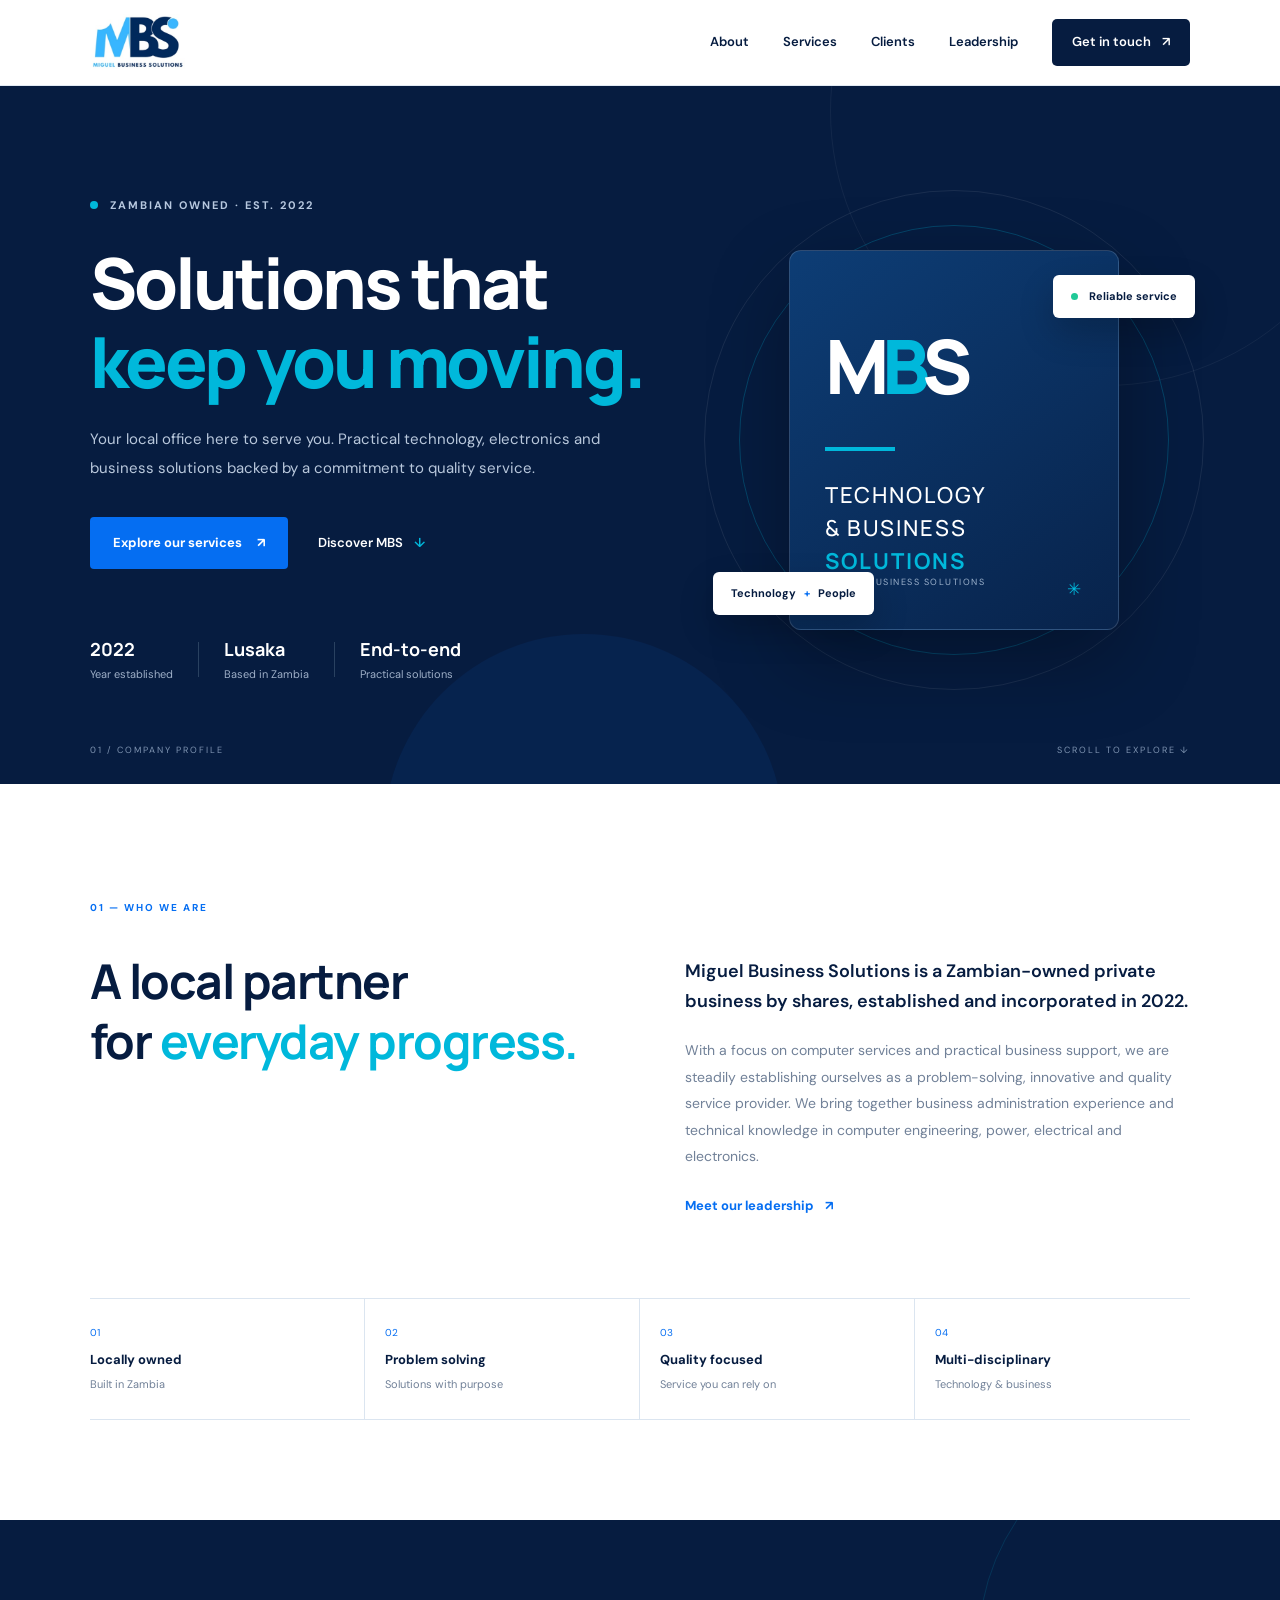
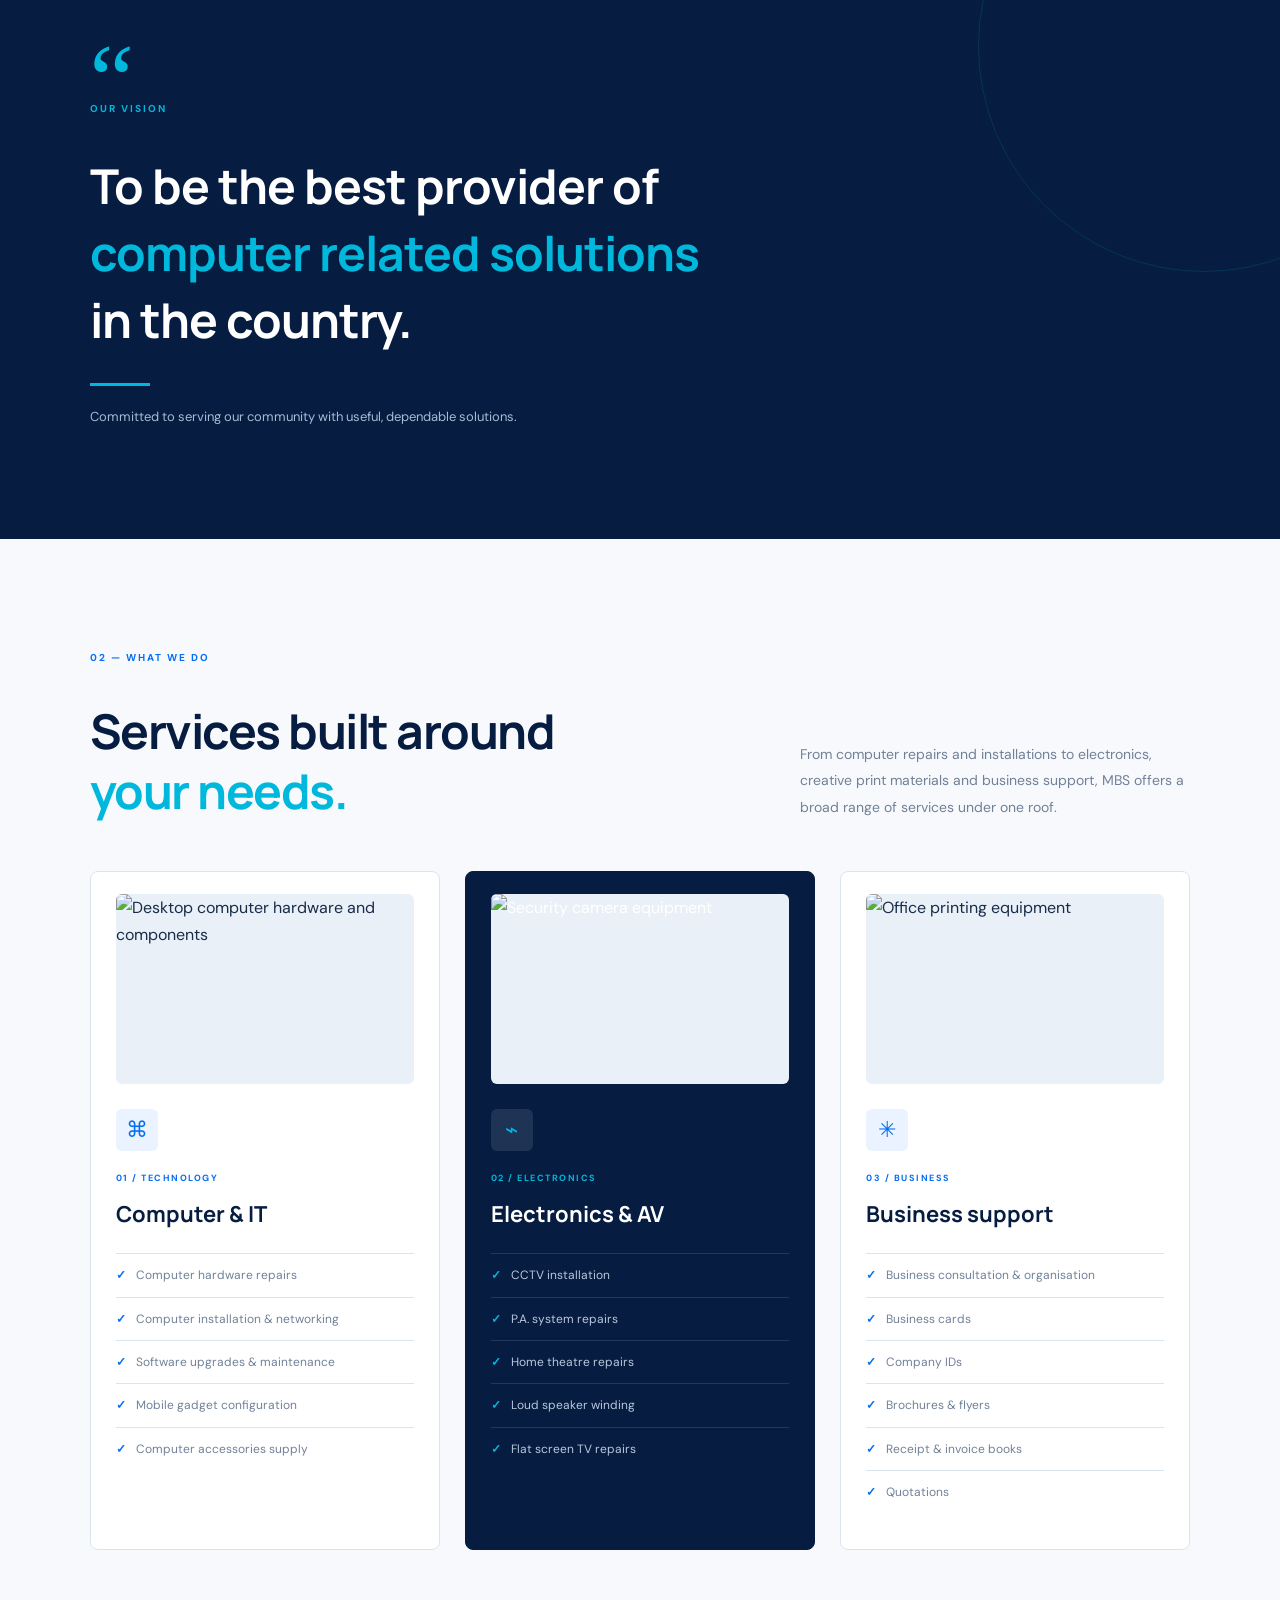
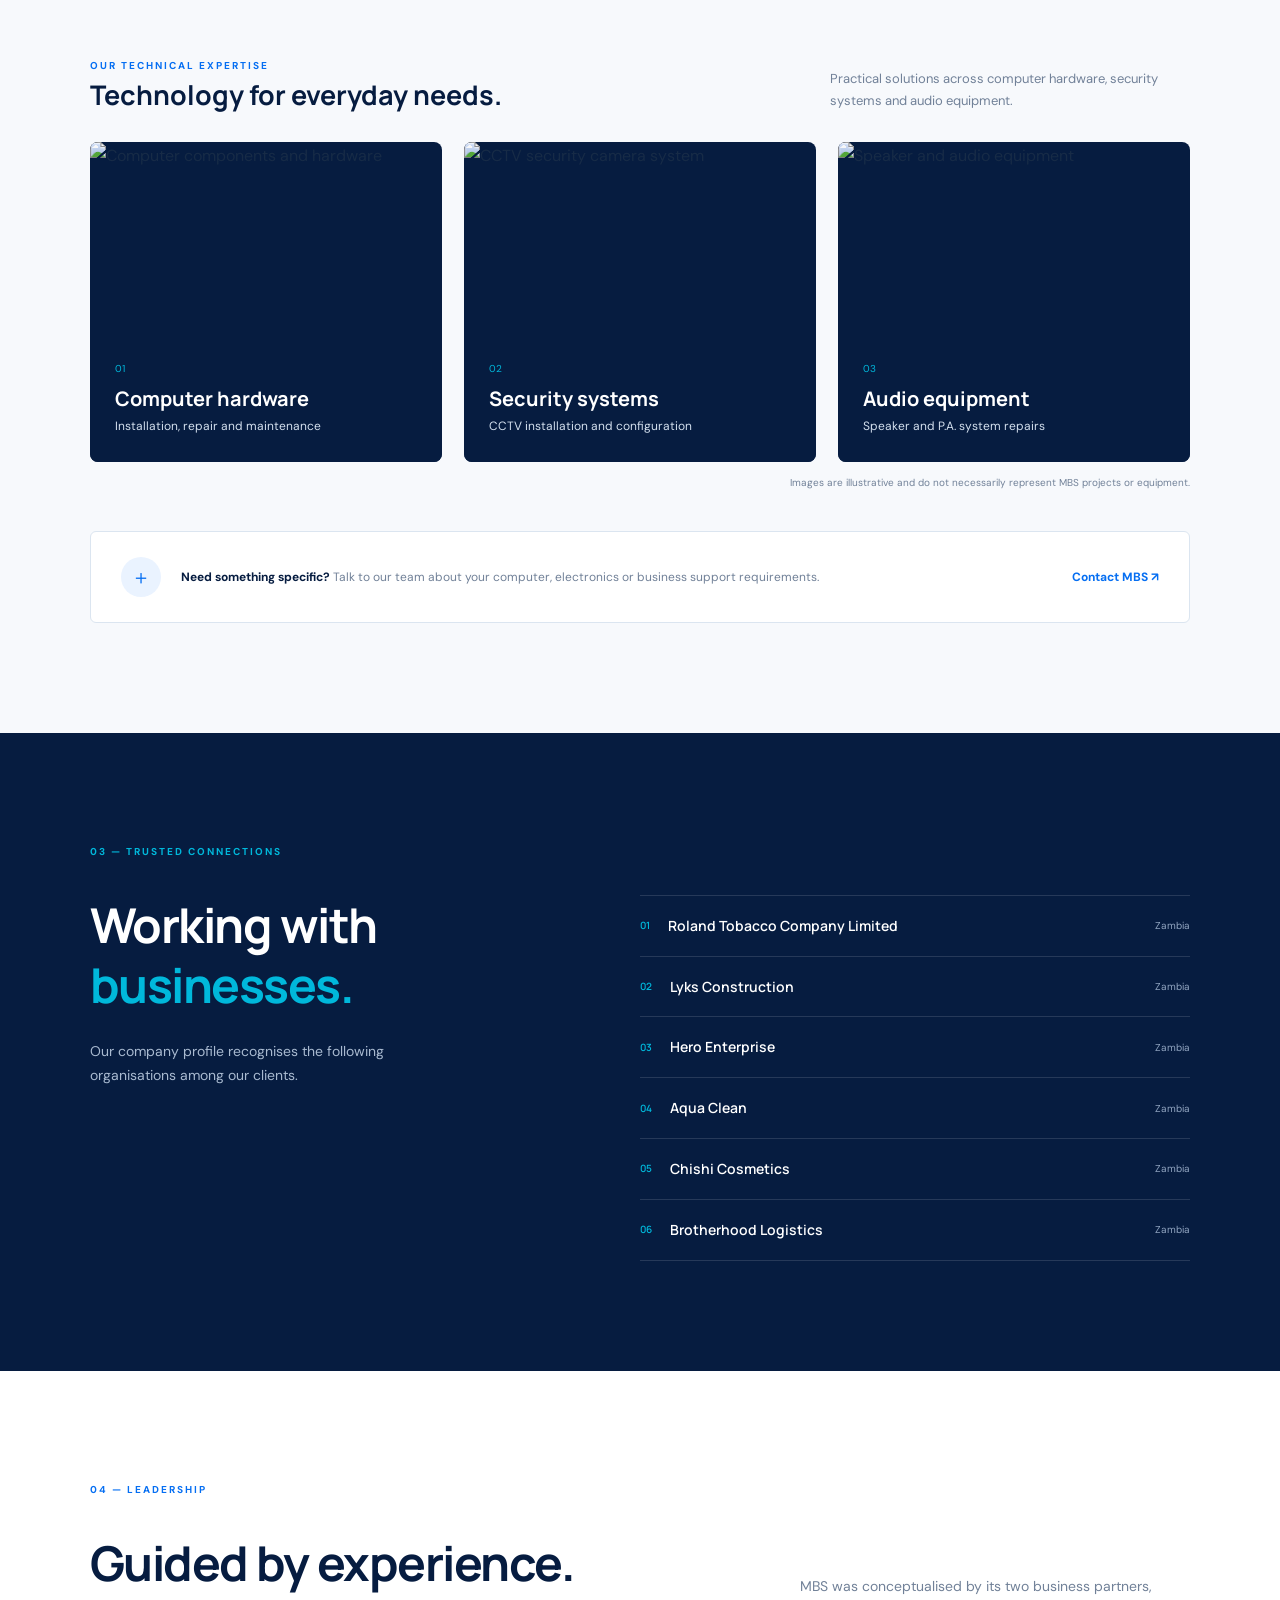
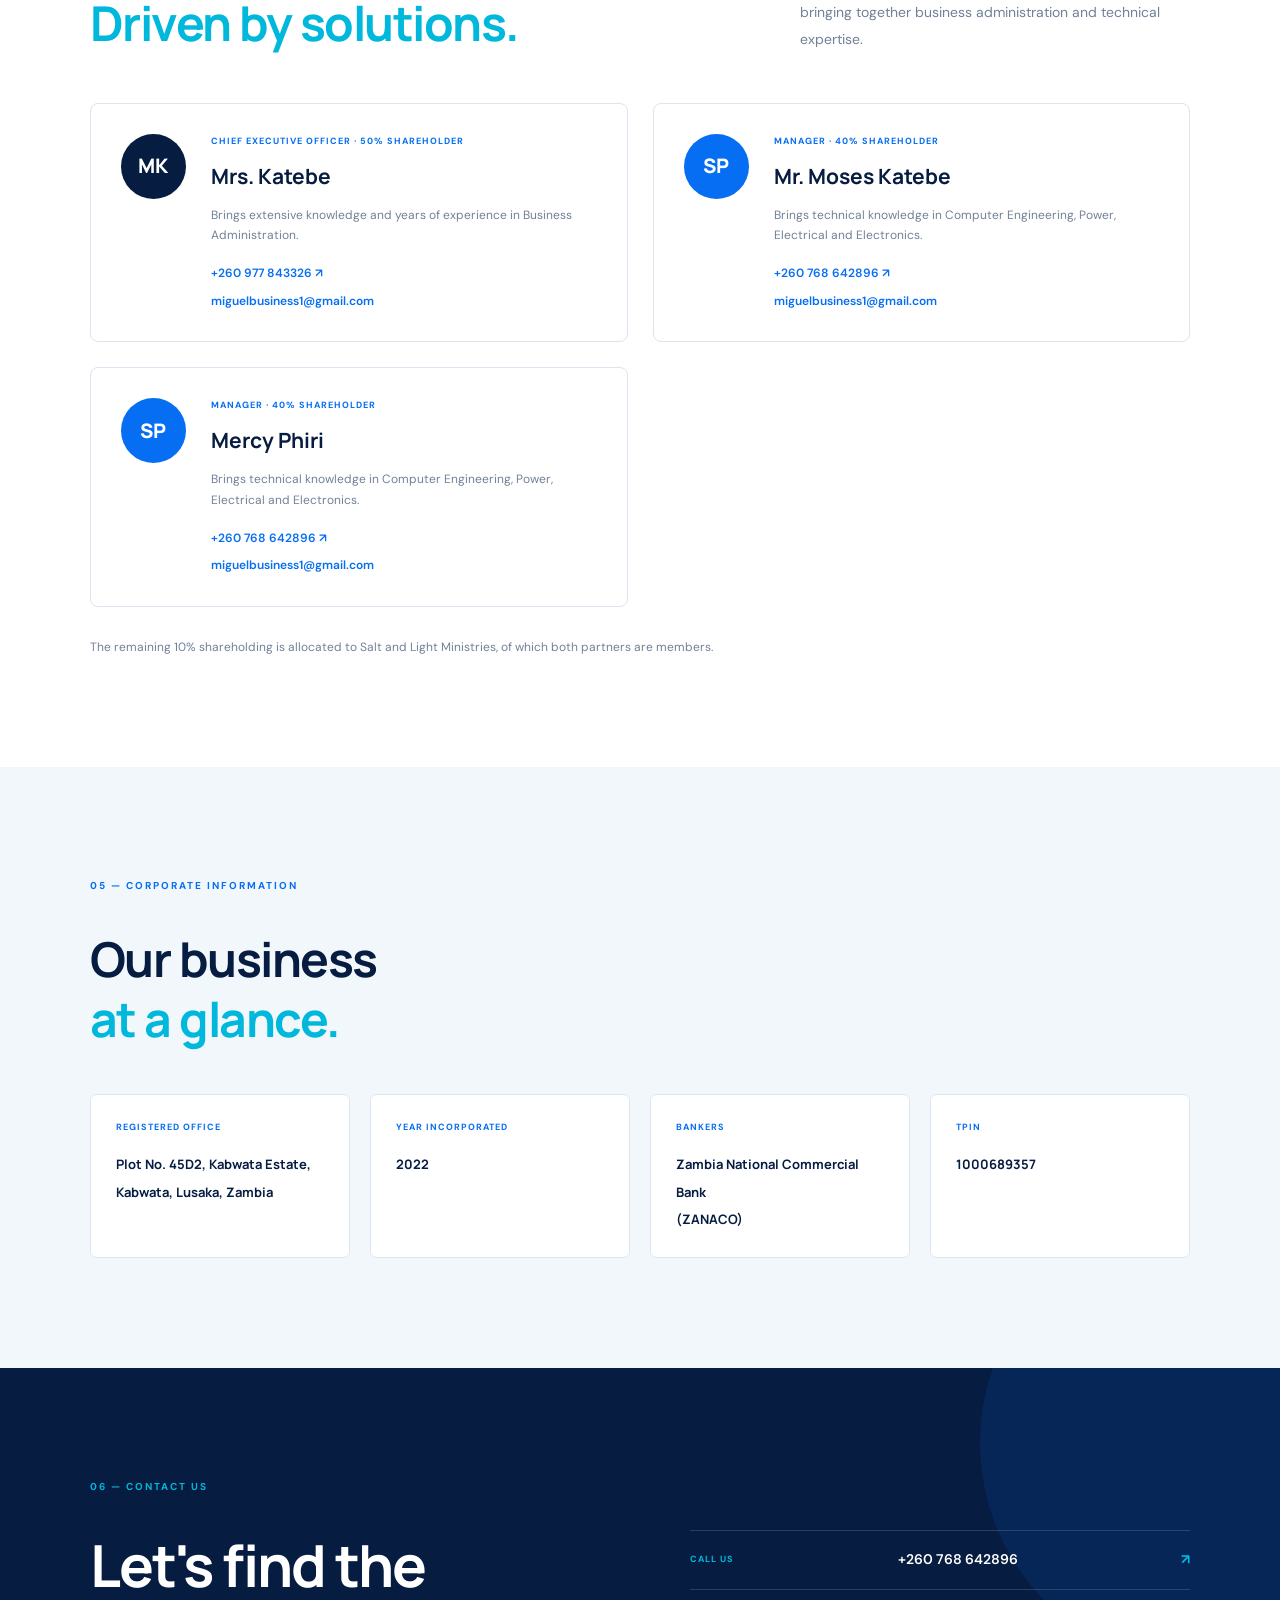
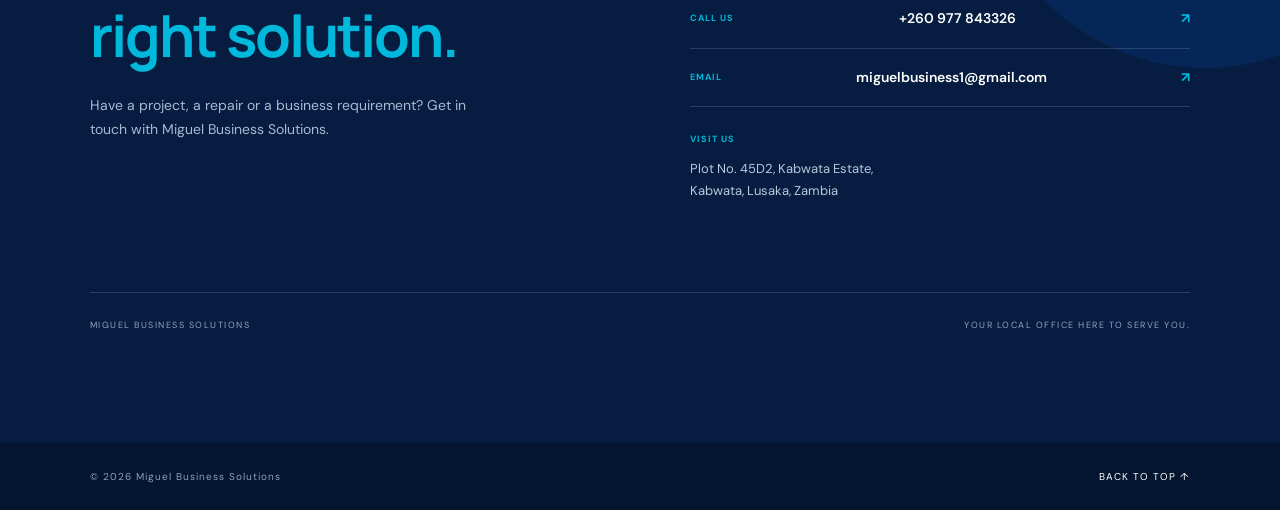
==== mbs-company-profile/index.html @ 0b9dba35 "initial commit" ====
<!DOCTYPE html>
<html lang="en">
<head>
    <meta charset="UTF-8">
    <meta name="viewport" content="width=device-width, initial-scale=1.0">

    <meta name="description" content="Miguel Business Solutions — computer repairs, electronics, CCTV installation, networking and business support services in Lusaka, Zambia.">

    <meta name="theme-color" content="#061c40">

    <title>Miguel Business Solutions | Company Profile</title>

    <link rel="preconnect" href="https://fonts.googleapis.com">
    <link rel="preconnect" href="https://fonts.gstatic.com" crossorigin>

    <link href="https://fonts.googleapis.com/css2?family=DM+Sans:wght@400;500;600;700&family=Manrope:wght@400;500;600;700;800&display=swap" rel="stylesheet">

    <link rel="stylesheet" href="style.css">
</head>

<body>

    <!-- HEADER -->
    <header class="site-header">
        <a class="brand" href="#home" aria-label="Miguel Business Solutions home">
            <img src="assets/mbs-logo.jpg" alt="MBS Miguel Business Solutions logo">
        </a>

        <button class="menu-toggle"
                aria-label="Open navigation"
                aria-expanded="false">
            <span></span>
            <span></span>
            <span></span>
        </button>

        <nav class="nav" aria-label="Main navigation">
            <a href="#about">About</a>
            <a href="#services">Services</a>
            <a href="#clients">Clients</a>
            <a href="#leadership">Leadership</a>
            <a class="nav-contact" href="#contact">
                Get in touch <span>↗</span>
            </a>
        </nav>
    </header>


    <main>

        <!-- HERO SECTION -->
        <section class="hero" id="home">

            <div class="hero-shape shape-one"></div>
            <div class="hero-shape shape-two"></div>

            <div class="hero-content">

                <p class="eyebrow">
                    <span></span>
                    ZAMBIAN OWNED · EST. 2022
                </p>

                <h1>
                    Solutions that<br>
                    <em>keep you moving.</em>
                </h1>

                <p class="hero-copy">
                    Your local office here to serve you. Practical technology,
                    electronics and business solutions backed by a commitment
                    to quality service.
                </p>

                <div class="hero-actions">
                    <a class="btn btn-primary" href="#services">
                        Explore our services <span>↗</span>
                    </a>

                    <a class="text-link" href="#about">
                        Discover MBS <span>↓</span>
                    </a>
                </div>

                <div class="hero-meta">

                    <div>
                        <strong>2022</strong>
                        <span>Year established</span>
                    </div>

                    <i></i>

                    <div>
                        <strong>Lusaka</strong>
                        <span>Based in Zambia</span>
                    </div>

                    <i></i>

                    <div>
                        <strong>End-to-end</strong>
                        <span>Practical solutions</span>
                    </div>

                </div>

            </div>

            <div class="hero-visual">

                <div class="orbit orbit-a"></div>
                <div class="orbit orbit-b"></div>

                <div class="visual-card">

                    <div class="visual-mark">
                        M<span>B</span>S
                    </div>

                    <div class="visual-rule"></div>

                    <p>
                        TECHNOLOGY<br>
                        & BUSINESS<br>
                        <b>SOLUTIONS</b>
                    </p>

                    <div class="visual-foot">
                        MIGUEL BUSINESS SOLUTIONS
                        <span>✳</span>
                    </div>

                </div>

                <div class="float-tag tag-top">
                    <span class="tag-dot"></span>
                    Reliable service
                </div>

                <div class="float-tag tag-bottom">
                    Technology <b>+</b> People
                </div>

            </div>

            <div class="hero-bottom">
                <span>01 / COMPANY PROFILE</span>
                <span>SCROLL TO EXPLORE ↓</span>
            </div>

        </section>


        <!-- ABOUT SECTION -->
        <section class="intro section-pad" id="about">

            <div class="section-kicker">
                01 — WHO WE ARE
            </div>

            <div class="intro-grid">

                <div>
                    <h2>
                        A local partner<br>
                        for <em>everyday progress.</em>
                    </h2>
                </div>

                <div class="intro-copy">

                    <p class="lead">
                        Miguel Business Solutions is a Zambian-owned private
                        business by shares, established and incorporated in 2022.
                    </p>

                    <p>
                        With a focus on computer services and practical business
                        support, we are steadily establishing ourselves as a
                        problem-solving, innovative and quality service provider.
                        We bring together business administration experience and
                        technical knowledge in computer engineering, power,
                        electrical and electronics.
                    </p>

                    <a class="under-link" href="#leadership">
                        Meet our leadership <span>↗</span>
                    </a>

                </div>

            </div>

            <div class="fact-strip">

                <div>
                    <span>01</span>
                    <b>Locally owned</b>
                    <small>Built in Zambia</small>
                </div>

                <div>
                    <span>02</span>
                    <b>Problem solving</b>
                    <small>Solutions with purpose</small>
                </div>

                <div>
                    <span>03</span>
                    <b>Quality focused</b>
                    <small>Service you can rely on</small>
                </div>

                <div>
                    <span>04</span>
                    <b>Multi-disciplinary</b>
                    <small>Technology & business</small>
                </div>

            </div>

        </section>


        <!-- VISION SECTION -->
        <section class="vision section-pad">

            <div class="vision-mark">“</div>

            <div class="section-kicker light">
                OUR VISION
            </div>

            <h2>
                To be the best provider of<br>
                <em>computer related solutions</em><br>
                in the country.
            </h2>

            <div class="vision-line"></div>

            <p>
                Committed to serving our community with useful,
                dependable solutions.
            </p>

        </section>


        <!-- SERVICES SECTION -->
        <section class="services section-pad" id="services">

            <div class="section-kicker">
                02 — WHAT WE DO
            </div>

            <div class="section-heading">

                <div>
                    <h2>
                        Services built around<br>
                        <em>your needs.</em>
                    </h2>
                </div>

                <p>
                    From computer repairs and installations to electronics,
                    creative print materials and business support, MBS offers
                    a broad range of services under one roof.
                </p>

            </div>


            <div class="service-grid">

                <!-- COMPUTER AND IT -->
                <article class="service-card">

                    <div class="service-image">
                        <img
                            src="https://images.unsplash.com/photo-1587202372775-e229f172b9d7?auto=format&fit=crop&w=900&q=85"
                            alt="Desktop computer hardware and components"
                            loading="lazy">
                    </div>

                    <div class="service-icon">⌘</div>

                    <span class="service-no">
                        01 / TECHNOLOGY
                    </span>

                    <h3>Computer & IT</h3>

                    <ul>
                        <li>Computer hardware repairs</li>
                        <li>Computer installation & networking</li>
                        <li>Software upgrades & maintenance</li>
                        <li>Mobile gadget configuration</li>
                        <li>Computer accessories supply</li>
                    </ul>

                </article>


                <!-- ELECTRONICS AND AV -->
                <article class="service-card featured">

                    <div class="service-image">
                        <img
                            src="https://images.unsplash.com/photo-1557597774-9d273605dfa9?auto=format&fit=crop&w=900&q=85"
                            alt="Security camera equipment"
                            loading="lazy">
                    </div>

                    <div class="service-icon">⌁</div>

                    <span class="service-no">
                        02 / ELECTRONICS
                    </span>

                    <h3>Electronics & AV</h3>

                    <ul>
                        <li>CCTV installation</li>
                        <li>P.A. system repairs</li>
                        <li>Home theatre repairs</li>
                        <li>Loud speaker winding</li>
                        <li>Flat screen TV repairs</li>
                    </ul>

                </article>


                <!-- BUSINESS SUPPORT -->
                <article class="service-card">

                    <div class="service-image">
                        <img
                            src="https://images.unsplash.com/photo-1612198188060-c7c2a3b66eae?auto=format&fit=crop&w=900&q=85"
                            alt="Office printing equipment"
                            loading="lazy">
                    </div>

                    <div class="service-icon">✳</div>

                    <span class="service-no">
                        03 / BUSINESS
                    </span>

                    <h3>Business support</h3>

                    <ul>
                        <li>Business consultation & organisation</li>
                        <li>Business cards</li>
                        <li>Company IDs</li>
                        <li>Brochures & flyers</li>
                        <li>Receipt & invoice books</li>
                        <li>Quotations</li>
                    </ul>

                </article>

            </div>


            <!-- HARDWARE SHOWCASE -->
            <div class="hardware-showcase">

                <div class="showcase-heading">
                    <div>
                        <span class="section-kicker">OUR TECHNICAL EXPERTISE</span>
                        <h3>Technology for everyday needs.</h3>
                    </div>

                    <p>
                        Practical solutions across computer hardware,
                        security systems and audio equipment.
                    </p>
                </div>

                <div class="hardware-grid">

                    <div class="hardware-item">
                        <img
                            src="https://images.unsplash.com/photo-1591238372338-22d30c883a86?auto=format&fit=crop&w=900&q=85"
                            alt="Computer components and hardware"
                            loading="lazy">

                        <div class="hardware-overlay">
                            <span>01</span>
                            <h4>Computer hardware</h4>
                            <p>Installation, repair and maintenance</p>
                        </div>
                    </div>

                    <div class="hardware-item">
                        <img
                            src="https://images.unsplash.com/photo-1558008258-3256797b43f3?auto=format&fit=crop&w=900&q=85"
                            alt="CCTV security camera system"
                            loading="lazy">

                        <div class="hardware-overlay">
                            <span>02</span>
                            <h4>Security systems</h4>
                            <p>CCTV installation and configuration</p>
                        </div>
                    </div>

                    <div class="hardware-item">
                        <img
                            src="https://images.unsplash.com/photo-1608043152269-423dbba4e7e1?auto=format&fit=crop&w=900&q=85"
                            alt="Speaker and audio equipment"
                            loading="lazy">

                        <div class="hardware-overlay">
                            <span>03</span>
                            <h4>Audio equipment</h4>
                            <p>Speaker and P.A. system repairs</p>
                        </div>
                    </div>

                </div>

                <p class="image-disclaimer">
                    Images are illustrative and do not necessarily represent
                    MBS projects or equipment.
                </p>

            </div>


            <div class="service-note">

                <span class="note-icon">＋</span>

                <p>
                    <b>Need something specific?</b>
                    Talk to our team about your computer, electronics
                    or business support requirements.
                </p>

                <a href="#contact">Contact MBS ↗</a>

            </div>

        </section>


        <!-- CLIENTS SECTION -->
        <section class="clients section-pad" id="clients">

            <div class="section-kicker light">
                03 — TRUSTED CONNECTIONS
            </div>

            <div class="clients-layout">

                <div>

                    <h2>
                        Working with<br>
                        <em>businesses.</em>
                    </h2>

                    <p class="clients-copy">
                        Our company profile recognises the following
                        organisations among our clients.
                    </p>

                </div>

                <div class="client-list">

                    <div>
                        <span>01</span>
                        Roland Tobacco Company Limited
                        <small>Zambia</small>
                    </div>

                    <div>
                        <span>02</span>
                        Lyks Construction
                        <small>Zambia</small>
                    </div>

                    <div>
                        <span>03</span>
                        Hero Enterprise
                        <small>Zambia</small>
                    </div>

                    <div>
                        <span>04</span>
                        Aqua Clean
                        <small>Zambia</small>
                    </div>

                    <div>
                        <span>05</span>
                        Chishi Cosmetics
                        <small>Zambia</small>
                    </div>

                    <div>
                        <span>06</span>
                        Brotherhood Logistics
                        <small>Zambia</small>
                    </div>

                </div>

            </div>

        </section>


        <!-- LEADERSHIP SECTION -->
        <section class="leadership section-pad" id="leadership">

            <div class="section-kicker">
                04 — LEADERSHIP
            </div>

            <div class="section-heading">

                <div>
                    <h2>
                        Guided by experience.<br>
                        <em>Driven by solutions.</em>
                    </h2>
                </div>

                <p>
                    MBS was conceptualised by its two business partners,
                    bringing together business administration and
                    technical expertise.
                </p>

            </div>


            <div class="leaders">

                <!-- MRS KATEBE -->
                <article class="leader-card">

                    <div class="leader-avatar">MK</div>

                    <div class="leader-info">

                        <span class="role">
                            CHIEF EXECUTIVE OFFICER · 50% SHAREHOLDER
                        </span>

                        <h3>Mrs. Katebe</h3>

                        <p>
                            Brings extensive knowledge and years of
                            experience in Business Administration.
                        </p>

                        <a href="tel:+260977843326">
                            +260 977 843326 ↗
                        </a>

                        <a href="mailto:miguelbusiness1@gmail.com">
                            miguelbusiness1@gmail.com
                        </a>

                    </div>

                </article>


                <!-- MR MOSES KATEBE-->
                <article class="leader-card">

                    <div class="leader-avatar avatar-blue">SP</div>

                    <div class="leader-info">

                        <span class="role">
                            MANAGER · 40% SHAREHOLDER
                        </span>

                        <h3>Mr. Moses Katebe</h3>

                        <p>
                            Brings technical knowledge in Computer
                            Engineering, Power, Electrical and Electronics.
                        </p>

                        <a href="tel:+260768642896">
                            +260 768 642896 ↗
                        </a>

                        <a href="mailto:miguelbusiness1@gmail.com">
                            miguelbusiness1@gmail.com
                        </a>

                    </div>

                </article>

                <article class="leader-card">

                    <div class="leader-avatar avatar-blue">SP</div>

                    <div class="leader-info">

                        <span class="role">
                            MANAGER · 40% SHAREHOLDER
                        </span>

                        <h3>Mercy Phiri</h3>

                        <p>
                            Brings technical knowledge in Computer
                            Engineering, Power, Electrical and Electronics.
                        </p>

                        <a href="tel:+260768642896">
                            +260 768 642896 ↗
                        </a>

                        <a href="mailto:miguelbusiness1@gmail.com">
                            miguelbusiness1@gmail.com
                        </a>

                    </div>

                </article>

            </div>

            <p class="share-note">
                The remaining 10% shareholding is allocated to
                Salt and Light Ministries, of which both partners
                are members.
            </p>

        </section>


        <!-- CORPORATE INFORMATION -->
        <section class="corporate section-pad">

            <div class="section-kicker">
                05 — CORPORATE INFORMATION
            </div>

            <h2>
                Our business<br>
                <em>at a glance.</em>
            </h2>

            <div class="corporate-grid">

                <div>
                    <span>REGISTERED OFFICE</span>
                    <b>
                        Plot No. 45D2, Kabwata Estate,<br>
                        Kabwata, Lusaka, Zambia
                    </b>
                </div>

                <div>
                    <span>YEAR INCORPORATED</span>
                    <b>2022</b>
                </div>

                <div>
                    <span>BANKERS</span>
                    <b>
                        Zambia National Commercial Bank<br>
                        (ZANACO)
                    </b>
                </div>

                <div>
                    <span>TPIN</span>
                    <b>1000689357</b>
                </div>

            </div>

        </section>


        <!-- CONTACT SECTION -->
        <section class="contact section-pad" id="contact">

            <div class="contact-glow"></div>

            <div class="section-kicker light">
                06 — CONTACT US
            </div>

            <div class="contact-layout">

                <div>

                    <h2>
                        Let's find the<br>
                        <em>right solution.</em>
                    </h2>

                    <p>
                        Have a project, a repair or a business requirement?
                        Get in touch with Miguel Business Solutions.
                    </p>

                </div>


                <div class="contact-details">

                    <a href="tel:+260768642896">
                        <span>CALL US</span>
                        +260 768 642896
                        <b>↗</b>
                    </a>

                    <a href="tel:+260977843326">
                        <span>CALL US</span>
                        +260 977 843326
                        <b>↗</b>
                    </a>

                    <a href="mailto:miguelbusiness1@gmail.com">
                        <span>EMAIL</span>
                        miguelbusiness1@gmail.com
                        <b>↗</b>
                    </a>

                    <div class="address">
                        <span>VISIT US</span>
                        Plot No. 45D2, Kabwata Estate,<br>
                        Kabwata, Lusaka, Zambia
                    </div>

                </div>

            </div>


            <div class="contact-bottom">
                <span>MIGUEL BUSINESS SOLUTIONS</span>
                <span>YOUR LOCAL OFFICE HERE TO SERVE YOU.</span>
            </div>

        </section>

    </main>


    <!-- FOOTER -->
    <footer>
        <span>
            © <span id="year"></span> Miguel Business Solutions
        </span>

        <a href="#home">BACK TO TOP ↑</a>
    </footer>


    <script src="script.js"></script>

</body>
</html>
---- mbs-company-profile/style.css ----
/* =========================================
   MIGUEL BUSINESS SOLUTIONS
   COMPANY PROFILE WEBSITE
========================================= */

:root {
    --navy: #061c40;
    --navy-light: #092952;
    --blue: #056ef2;
    --cyan: #00b8db;
    --white: #ffffff;
    --grey: #617896;
    --light-grey: #f2f7fc;
    --border: #dbe5f0;
    --text: #182c47;
    --muted: #718198;

    --heading-font: 'Manrope', sans-serif;
    --body-font: 'DM Sans', sans-serif;

    --container: 1200px;
}


/* RESET */

* {
    margin: 0;
    padding: 0;
    box-sizing: border-box;
}

html {
    scroll-behavior: smooth;
    scroll-padding-top: 90px;
}

body {
    font-family: var(--body-font);
    color: var(--text);
    background: var(--white);
    line-height: 1.7;
    overflow-x: hidden;
}

img {
    max-width: 100%;
}

a {
    text-decoration: none;
    color: inherit;
}

button {
    font: inherit;
}

::selection {
    background: var(--blue);
    color: white;
}

.section-pad {
    padding: 110px max(calc((100% - var(--container)) / 2), 7%);
}


/* HEADER */

.site-header {
    width: 100%;
    height: 86px;
    padding: 0 7%;
    position: sticky;
    top: 0;
    z-index: 1000;

    display: flex;
    align-items: center;
    justify-content: space-between;

    background: rgba(255, 255, 255, 0.96);
    border-bottom: 1px solid rgba(219, 229, 240, 0.8);
    backdrop-filter: blur(15px);
}

.brand {
    display: flex;
    align-items: center;
    height: 60px;
}

.brand img {
    max-width: 180px;
    max-height: 58px;
    object-fit: contain;
}

.nav {
    display: flex;
    align-items: center;
    gap: 34px;
}

.nav a {
    font-size: 13px;
    font-weight: 600;
    color: var(--navy);
    transition: color 0.3s ease;
}

.nav a:hover {
    color: var(--blue);
}

.nav .nav-contact {
    background: var(--navy);
    color: white;
    padding: 12px 20px;
    border-radius: 5px;
}

.nav .nav-contact:hover {
    background: var(--blue);
    color: white;
}

.nav-contact span {
    margin-left: 8px;
}

.menu-toggle {
    display: none;
    width: 42px;
    height: 42px;
    border: none;
    background: var(--light-grey);
    border-radius: 5px;
    cursor: pointer;
    padding: 10px;
}

.menu-toggle span {
    width: 100%;
    height: 2px;
    background: var(--navy);
    display: block;
    margin: 5px 0;
    transition: 0.3s;
}


/* HERO */

.hero {
    min-height: 690px;
    padding: 110px 7% 100px;

    background: var(--navy);
    color: white;

    position: relative;
    overflow: hidden;

    display: grid;
    grid-template-columns: 1.1fr 0.9fr;
    align-items: center;
    gap: 50px;
}

.hero-content {
    max-width: 650px;
    position: relative;
    z-index: 2;
}

.eyebrow {
    display: flex;
    align-items: center;
    gap: 12px;

    font-size: 11px;
    font-weight: 700;
    letter-spacing: 2px;
    color: #b7c8df;

    margin-bottom: 28px;
}

.eyebrow span {
    width: 8px;
    height: 8px;
    background: var(--cyan);
    border-radius: 50%;
}

.hero h1 {
    font-family: var(--heading-font);
    font-size: clamp(44px, 5.5vw, 76px);
    font-weight: 800;
    line-height: 1.12;
    letter-spacing: -3px;
}

.hero h1 em,
.section-heading h2 em,
.intro h2 em,
.vision h2 em,
.clients h2 em,
.leadership h2 em,
.corporate h2 em,
.contact h2 em {
    font-style: normal;
    color: var(--cyan);
}

.hero-copy {
    color: #b9c8dc;
    max-width: 510px;
    margin-top: 25px;
    font-size: 15px;
    line-height: 1.9;
}

.hero-actions {
    display: flex;
    align-items: center;
    gap: 30px;
    margin-top: 35px;
}

.btn {
    display: inline-flex;
    align-items: center;
    justify-content: center;
    gap: 15px;
    padding: 15px 23px;
    font-size: 13px;
    font-weight: 700;
    border-radius: 4px;
    transition: 0.3s ease;
}

.btn-primary {
    background: var(--blue);
    color: white;
}

.btn-primary:hover {
    background: var(--cyan);
    transform: translateY(-3px);
}

.text-link {
    font-size: 13px;
    font-weight: 600;
    color: white;
}

.text-link span {
    margin-left: 8px;
    color: var(--cyan);
}

.hero-meta {
    display: flex;
    align-items: center;
    gap: 25px;
    margin-top: 65px;
}

.hero-meta div {
    display: flex;
    flex-direction: column;
}

.hero-meta strong {
    font-family: var(--heading-font);
    font-size: 18px;
}

.hero-meta span {
    color: #9eafc7;
    font-size: 11px;
}

.hero-meta i {
    height: 35px;
    width: 1px;
    background: #294160;
}

.hero-shape {
    position: absolute;
    border-radius: 50%;
    pointer-events: none;
}

.shape-one {
    width: 550px;
    height: 550px;
    border: 1px solid rgba(255,255,255,0.05);
    top: -250px;
    right: -100px;
}

.shape-two {
    width: 400px;
    height: 400px;
    background: rgba(5,110,242,0.08);
    bottom: -250px;
    left: 30%;
}


/* HERO VISUAL */

.hero-visual {
    position: relative;
    min-height: 450px;

    display: flex;
    justify-content: center;
    align-items: center;
}

.visual-card {
    position: relative;
    z-index: 2;

    width: 330px;
    height: 380px;

    padding: 45px 35px;

    background: linear-gradient(
        145deg,
        #0d3d75,
        #08234b
    );

    border: 1px solid rgba(255,255,255,0.15);
    border-radius: 12px;

    box-shadow: 0 30px 80px rgba(0,0,0,0.3);

    display: flex;
    flex-direction: column;
    justify-content: center;
}

.visual-mark {
    font-family: var(--heading-font);
    font-size: 75px;
    font-weight: 800;
    letter-spacing: -8px;
}

.visual-mark span {
    color: var(--cyan);
}

.visual-rule {
    width: 70px;
    height: 4px;
    background: var(--cyan);
    margin: 18px 0 28px;
}

.visual-card p {
    font-family: var(--heading-font);
    font-size: 22px;
    font-weight: 500;
    line-height: 1.5;
    letter-spacing: 2px;
}

.visual-card p b {
    color: var(--cyan);
}

.visual-foot {
    position: absolute;
    bottom: 25px;
    left: 35px;
    right: 35px;

    display: flex;
    justify-content: space-between;

    font-size: 9px;
    letter-spacing: 1.5px;
    color: #9db2cc;
}

.visual-foot span {
    color: var(--cyan);
    font-size: 17px;
}

.orbit {
    position: absolute;
    border: 1px solid rgba(0,184,219,0.25);
    border-radius: 50%;
}

.orbit-a {
    width: 430px;
    height: 430px;
}

.orbit-b {
    width: 500px;
    height: 500px;
    border-color: rgba(255,255,255,0.08);
}

.float-tag {
    position: absolute;
    z-index: 3;

    background: white;
    color: var(--navy);

    padding: 12px 18px;
    border-radius: 6px;

    font-size: 11px;
    font-weight: 700;

    box-shadow: 0 15px 35px rgba(0,0,0,0.2);
}

.tag-top {
    top: 60px;
    right: -5px;
}

.tag-bottom {
    bottom: 50px;
    left: -5px;
}

.tag-bottom b {
    color: var(--blue);
    margin: 0 5px;
}

.tag-dot {
    width: 7px;
    height: 7px;
    display: inline-block;
    background: #20c997;
    border-radius: 50%;
    margin-right: 8px;
}

.hero-bottom {
    position: absolute;
    bottom: 25px;
    left: 7%;
    right: 7%;

    display: flex;
    justify-content: space-between;

    color: #7f94b1;
    font-size: 9px;
    letter-spacing: 2px;
}


/* SECTION HEADINGS */

.section-kicker {
    font-size: 10px;
    font-weight: 700;
    color: var(--blue);
    letter-spacing: 2px;
    margin-bottom: 35px;
}

.section-kicker.light {
    color: var(--cyan);
}

.section-heading {
    display: flex;
    justify-content: space-between;
    align-items: end;
    gap: 50px;
    margin-bottom: 50px;
}

.section-heading h2,
.intro h2,
.clients h2,
.leadership h2,
.corporate h2 {
    font-family: var(--heading-font);
    font-size: clamp(32px, 4vw, 48px);
    line-height: 1.25;
    letter-spacing: -1.5px;
    color: var(--navy);
}

.section-heading > p {
    max-width: 390px;
    font-size: 14px;
    color: var(--muted);
    line-height: 1.9;
}


/* ABOUT */

.intro {
    padding-top: 115px;
    padding-bottom: 100px;
}

.intro-grid {
    display: grid;
    grid-template-columns: 1fr 1fr;
    gap: 90px;
    align-items: start;
}

.intro-copy {
    padding-top: 5px;
}

.intro-copy .lead {
    font-size: 18px;
    font-weight: 600;
    line-height: 1.7;
    color: var(--navy);
    margin-bottom: 20px;
}

.intro-copy p:not(.lead) {
    font-size: 14px;
    color: var(--muted);
    line-height: 1.9;
}

.under-link {
    display: inline-block;
    margin-top: 25px;
    font-size: 13px;
    font-weight: 700;
    color: var(--blue);
}

.under-link span {
    margin-left: 8px;
}

.fact-strip {
    display: grid;
    grid-template-columns: repeat(4, 1fr);
    margin-top: 80px;
    border-top: 1px solid var(--border);
    border-bottom: 1px solid var(--border);
}

.fact-strip > div {
    padding: 25px 20px;
    border-right: 1px solid var(--border);
    display: flex;
    flex-direction: column;
}

.fact-strip > div:first-child {
    padding-left: 0;
}

.fact-strip > div:last-child {
    border: none;
}

.fact-strip span {
    font-size: 10px;
    color: var(--blue);
    margin-bottom: 8px;
}

.fact-strip b {
    color: var(--navy);
    font-size: 13px;
}

.fact-strip small {
    color: var(--muted);
    font-size: 11px;
    margin-top: 4px;
}


/* VISION */

.vision {
    background: var(--navy);
    color: white;
    position: relative;
    overflow: hidden;
}

.vision::after {
    content: "";
    position: absolute;
    width: 450px;
    height: 450px;
    border: 1px solid rgba(0,184,219,0.15);
    border-radius: 50%;
    right: -150px;
    top: -100px;
}

.vision-mark {
    font-family: Georgia, serif;
    font-size: 100px;
    color: var(--cyan);
    height: 70px;
    line-height: 1;
}

.vision h2 {
    font-family: var(--heading-font);
    font-size: clamp(30px, 4vw, 48px);
    line-height: 1.4;
    letter-spacing: -1px;
    position: relative;
    z-index: 2;
}

.vision-line {
    width: 60px;
    height: 3px;
    background: var(--cyan);
    margin: 30px 0 20px;
}

.vision p {
    color: #a8bbd4;
    font-size: 13px;
}


/* SERVICES */

.services {
    background: #f7f9fc;
}

.service-grid {
    display: grid;
    grid-template-columns: repeat(3, 1fr);
    gap: 25px;
}

.service-card {
    background: white;
    border: 1px solid var(--border);
    padding: 22px 25px 35px;
    border-radius: 8px;
    transition: 0.35s ease;
}

.service-card:hover {
    transform: translateY(-8px);
    box-shadow: 0 20px 45px rgba(6,28,64,0.09);
}

.service-card.featured {
    background: var(--navy);
    color: white;
    border-color: var(--navy);
}

.service-image {
    width: 100%;
    height: 190px;
    overflow: hidden;
    border-radius: 6px;
    margin-bottom: 25px;
    background: #eaf0f8;
}

.service-image img {
    width: 100%;
    height: 100%;
    object-fit: cover;
    display: block;
    transition: transform 0.5s ease;
}

.service-card:hover .service-image img {
    transform: scale(1.06);
}

.service-icon {
    width: 42px;
    height: 42px;
    border-radius: 6px;
    display: grid;
    place-items: center;
    font-size: 22px;
    color: var(--blue);
    background: #eaf3ff;
    margin-bottom: 20px;
}

.featured .service-icon {
    color: var(--cyan);
    background: rgba(255,255,255,0.1);
}

.service-no {
    display: block;
    font-size: 9px;
    letter-spacing: 1.5px;
    color: var(--blue);
    font-weight: 700;
    margin-bottom: 10px;
}

.featured .service-no {
    color: var(--cyan);
}

.service-card h3 {
    font-family: var(--heading-font);
    font-size: 22px;
    color: var(--navy);
    margin-bottom: 20px;
}

.featured h3 {
    color: white;
}

.service-card ul {
    list-style: none;
}

.service-card li {
    position: relative;
    padding: 11px 0 11px 20px;
    border-top: 1px solid var(--border);
    font-size: 12px;
    color: var(--muted);
}

.service-card li::before {
    content: "✓";
    position: absolute;
    left: 0;
    color: var(--blue);
    font-weight: 700;
}

.featured li {
    border-color: rgba(255,255,255,0.12);
    color: #b9c8dc;
}

.featured li::before {
    color: var(--cyan);
}


/* HARDWARE SHOWCASE */

.hardware-showcase {
    margin-top: 100px;
}

.showcase-heading {
    display: flex;
    align-items: end;
    justify-content: space-between;
    gap: 35px;
    margin-bottom: 30px;
}

.showcase-heading .section-kicker {
    margin-bottom: 10px;
}

.showcase-heading h3 {
    font-family: var(--heading-font);
    color: var(--navy);
    font-size: 27px;
    line-height: 1.3;
}

.showcase-heading > p {
    max-width: 360px;
    color: var(--muted);
    font-size: 13px;
}

.hardware-grid {
    display: grid;
    grid-template-columns: repeat(3, 1fr);
    gap: 22px;
}

.hardware-item {
    position: relative;
    height: 320px;
    border-radius: 8px;
    overflow: hidden;
    background: var(--navy);
}

.hardware-item img {
    width: 100%;
    height: 100%;
    object-fit: cover;
    display: block;
    transition: transform 0.5s ease;
}

.hardware-item:hover img {
    transform: scale(1.08);
}

.hardware-overlay {
    position: absolute;
    inset: 0;
    padding: 25px;
    display: flex;
    flex-direction: column;
    justify-content: flex-end;
    color: white;

    background: linear-gradient(
        to top,
        rgba(6,28,64,0.96),
        rgba(6,28,64,0.02)
    );
}

.hardware-overlay span {
    font-size: 10px;
    color: var(--cyan);
    margin-bottom: 5px;
}

.hardware-overlay h4 {
    font-family: var(--heading-font);
    font-size: 20px;
}

.hardware-overlay p {
    color: #d4e0ee;
    font-size: 12px;
}

.image-disclaimer {
    margin-top: 12px;
    color: var(--muted);
    font-size: 10px;
    text-align: right;
}


/* SERVICE NOTE */

.service-note {
    margin-top: 40px;
    padding: 25px 30px;

    display: flex;
    align-items: center;
    gap: 20px;

    background: white;
    border: 1px solid var(--border);
    border-radius: 6px;
}

.note-icon {
    width: 40px;
    height: 40px;
    display: grid;
    place-items: center;
    flex-shrink: 0;

    color: var(--blue);
    background: #eaf3ff;
    border-radius: 50%;
    font-size: 20px;
}

.service-note p {
    flex: 1;
    color: var(--muted);
    font-size: 12px;
}

.service-note p b {
    color: var(--navy);
}

.service-note a {
    color: var(--blue);
    font-size: 12px;
    font-weight: 700;
    white-space: nowrap;
}


/* CLIENTS */

.clients {
    background: var(--navy);
    color: white;
}

.clients-layout {
    display: grid;
    grid-template-columns: 0.9fr 1.1fr;
    gap: 100px;
}

.clients h2 {
    color: white;
}

.clients-copy {
    max-width: 350px;
    color: #a9bad0;
    margin-top: 25px;
    font-size: 14px;
}

.client-list > div {
    display: flex;
    align-items: center;
    gap: 18px;
    padding: 18px 0;
    border-bottom: 1px solid rgba(255,255,255,0.13);

    font-family: var(--heading-font);
    font-size: 14px;
    font-weight: 600;
}

.client-list > div:first-child {
    border-top: 1px solid rgba(255,255,255,0.13);
}

.client-list span {
    color: var(--cyan);
    font-size: 10px;
}

.client-list small {
    margin-left: auto;
    font-family: var(--body-font);
    font-size: 10px;
    font-weight: 400;
    color: #91a5c0;
}


/* LEADERSHIP */

.leadership {
    background: white;
}

.leaders {
    display: grid;
    grid-template-columns: repeat(2, 1fr);
    gap: 25px;
}

.leader-card {
    display: flex;
    gap: 25px;
    align-items: flex-start;

    padding: 30px;
    border: 1px solid var(--border);
    border-radius: 8px;

    transition: 0.3s ease;
}

.leader-card:hover {
    box-shadow: 0 15px 40px rgba(6,28,64,0.08);
    transform: translateY(-4px);
}

.leader-avatar {
    width: 65px;
    height: 65px;
    border-radius: 50%;
    flex-shrink: 0;

    display: grid;
    place-items: center;

    background: var(--navy);
    color: white;

    font-family: var(--heading-font);
    font-size: 20px;
    font-weight: 800;
}

.avatar-blue {
    background: var(--blue);
}

.leader-info .role {
    display: block;
    color: var(--blue);
    font-size: 9px;
    letter-spacing: 1px;
    font-weight: 700;
}

.leader-info h3 {
    font-family: var(--heading-font);
    font-size: 21px;
    color: var(--navy);
    margin: 10px 0;
}

.leader-info p {
    font-size: 12px;
    color: var(--muted);
    margin-bottom: 18px;
}

.leader-info a {
    display: block;
    color: var(--blue);
    font-size: 12px;
    margin-top: 7px;
    font-weight: 600;
    overflow-wrap: anywhere;
}

.share-note {
    margin-top: 30px;
    font-size: 12px;
    color: var(--muted);
}


/* CORPORATE INFORMATION */

.corporate {
    background: var(--light-grey);
}

.corporate h2 {
    margin-bottom: 45px;
}

.corporate-grid {
    display: grid;
    grid-template-columns: repeat(4, 1fr);
    gap: 20px;
}

.corporate-grid > div {
    padding: 25px;
    background: white;
    border: 1px solid var(--border);
    border-radius: 6px;
    min-height: 140px;
}

.corporate-grid span {
    display: block;
    color: var(--blue);
    font-size: 9px;
    letter-spacing: 1px;
    font-weight: 700;
    margin-bottom: 15px;
}

.corporate-grid b {
    font-family: var(--heading-font);
    font-size: 13px;
    color: var(--navy);
    line-height: 1.7;
}


/* CONTACT */

.contact {
    background: var(--navy);
    color: white;
    position: relative;
    overflow: hidden;
}

.contact-glow {
    position: absolute;
    width: 450px;
    height: 450px;
    border-radius: 50%;
    background: rgba(5,110,242,0.12);
    right: -150px;
    top: -150px;
}

.contact-layout {
    position: relative;
    z-index: 2;

    display: grid;
    grid-template-columns: 1fr 1fr;
    gap: 100px;
}

.contact h2 {
    font-family: var(--heading-font);
    font-size: clamp(38px, 5vw, 58px);
    line-height: 1.2;
    letter-spacing: -2px;
}

.contact-layout > div:first-child p {
    color: #a9bad0;
    max-width: 380px;
    margin-top: 25px;
    font-size: 14px;
}

.contact-details > a {
    display: flex;
    align-items: center;
    justify-content: space-between;

    gap: 15px;
    padding: 17px 0;

    border-bottom: 1px solid rgba(255,255,255,0.15);

    font-size: 14px;
    font-weight: 600;
}

.contact-details > a:first-child {
    border-top: 1px solid rgba(255,255,255,0.15);
}

.contact-details > a span,
.address span {
    color: var(--cyan);
    font-size: 9px;
    letter-spacing: 1px;
    font-weight: 700;
}

.contact-details > a b {
    color: var(--cyan);
}

.address {
    padding-top: 25px;
    color: #b9c8dc;
    font-size: 13px;
}

.address span {
    display: block;
    margin-bottom: 10px;
}

.contact-bottom {
    position: relative;
    z-index: 2;

    display: flex;
    justify-content: space-between;

    border-top: 1px solid rgba(255,255,255,0.15);
    margin-top: 90px;
    padding-top: 25px;

    color: #91a5c0;
    font-size: 9px;
    letter-spacing: 1.5px;
}


/* FOOTER */

footer {
    display: flex;
    justify-content: space-between;
    align-items: center;

    padding: 25px 7%;

    background: #04152f;
    color: #8ea2bc;

    font-size: 10px;
    letter-spacing: 1px;
}

footer a {
    color: white;
    transition: color 0.3s;
}

footer a:hover {
    color: var(--cyan);
}


/* SCROLL REVEAL ANIMATION */

.reveal {
    opacity: 0;
    transform: translateY(25px);
    transition: opacity 0.7s ease, transform 0.7s ease;
}

.reveal.visible {
    opacity: 1;
    transform: translateY(0);
}


/* RESPONSIVE DESIGN */

@media (max-width: 1000px) {

    .section-pad {
        padding: 85px 6%;
    }

    .hero {
        padding-left: 6%;
        padding-right: 6%;
        gap: 20px;
    }

    .hero-visual {
        transform: scale(0.85);
    }

    .service-grid {
        gap: 15px;
    }

    .service-card {
        padding: 17px 18px 28px;
    }

    .service-image {
        height: 160px;
    }

    .clients-layout {
        gap: 50px;
    }

    .corporate-grid {
        grid-template-columns: repeat(2, 1fr);
    }

    .leaders {
        grid-template-columns: 1fr;
    }

}


@media (max-width: 768px) {

    .site-header {
        height: 75px;
        padding: 0 6%;
    }

    .brand img {
        max-width: 150px;
    }

    .menu-toggle {
        display: block;
    }

    .nav {
        position: absolute;
        top: 75px;
        left: 0;
        right: 0;

        background: white;

        display: flex;
        flex-direction: column;
        align-items: stretch;
        gap: 0;

        padding: 10px 6% 20px;

        border-bottom: 1px solid var(--border);

        opacity: 0;
        visibility: hidden;
        transform: translateY(-10px);

        transition: 0.3s ease;
    }

    .nav.active {
        opacity: 1;
        visibility: visible;
        transform: translateY(0);
    }

    .nav a {
        padding: 13px 0;
        border-bottom: 1px solid var(--border);
    }

    .nav .nav-contact {
        margin-top: 12px;
        text-align: center;
        padding: 12px;
    }

    .hero {
        min-height: auto;
        padding: 90px 6% 100px;

        grid-template-columns: 1fr;
    }

    .hero h1 {
        font-size: clamp(42px, 9vw, 65px);
    }

    .hero-visual {
        min-height: 380px;
        transform: scale(0.85);
        margin-top: 20px;
    }

    .hero-bottom {
        left: 6%;
        right: 6%;
    }

    .intro-grid {
        grid-template-columns: 1fr;
        gap: 25px;
    }

    .fact-strip {
        grid-template-columns: repeat(2, 1fr);
    }

    .fact-strip > div {
        padding: 20px;
        border-bottom: 1px solid var(--border);
    }

    .fact-strip > div:first-child {
        padding-left: 20px;
    }

    .fact-strip > div:nth-child(2) {
        border-right: none;
    }

    .fact-strip > div:nth-child(3) {
        border-bottom: none;
    }

    .fact-strip > div:nth-child(4) {
        border-bottom: none;
        border-right: none;
    }

    .section-heading {
        flex-direction: column;
        align-items: flex-start;
        gap: 20px;
    }

    .service-grid {
        grid-template-columns: 1fr;
        gap: 22px;
    }

    .service-card {
        padding: 22px;
    }

    .service-image {
        height: 230px;
    }

    .hardware-grid {
        grid-template-columns: 1fr;
    }

    .hardware-item {
        height: 280px;
    }

    .showcase-heading {
        flex-direction: column;
        align-items: flex-start;
    }

    .service-note {
        flex-wrap: wrap;
    }

    .service-note p {
        flex-basis: 75%;
    }

    .service-note a {
        margin-left: 60px;
    }

    .clients-layout {
        grid-template-columns: 1fr;
        gap: 40px;
    }

    .contact-layout {
        grid-template-columns: 1fr;
        gap: 45px;
    }

    .contact-bottom {
        flex-direction: column;
        gap: 10px;
    }

}


@media (max-width: 480px) {

    .section-pad {
        padding: 70px 6%;
    }

    .hero {
        padding-top: 75px;
    }

    .hero h1 {
        letter-spacing: -2px;
    }

    .hero-actions {
        align-items: flex-start;
        flex-direction: column;
        gap: 20px;
    }

    .hero-meta {
        gap: 12px;
        margin-top: 45px;
    }

    .hero-meta strong {
        font-size: 14px;
    }

    .hero-meta span {
        font-size: 9px;
    }

    .hero-visual {
        min-height: 340px;
        transform: scale(0.75);
        margin: -10px -30px;
    }

    .hero-bottom {
        font-size: 8px;
        letter-spacing: 1px;
    }

    .fact-strip {
        margin-top: 50px;
    }

    .fact-strip > div {
        padding: 15px 10px;
    }

    .fact-strip > div:first-child {
        padding-left: 10px;
    }

    .fact-strip b {
        font-size: 11px;
    }

    .fact-strip small {
        font-size: 9px;
    }

    .vision h2 {
        font-size: 29px;
    }

    .service-image {
        height: 190px;
    }

    .service-note {
        padding: 20px;
        gap: 12px;
    }

    .service-note p {
        flex-basis: 100%;
    }

    .service-note a {
        margin-left: 0;
    }

    .client-list > div {
        font-size: 11px;
        gap: 10px;
    }

    .client-list small {
        font-size: 9px;
    }

    .leader-card {
        flex-direction: column;
        padding: 22px;
    }

    .corporate-grid {
        grid-template-columns: 1fr;
    }

    .contact h2 {
        font-size: 39px;
    }

    .contact-details > a {
        font-size: 11px;
    }

    footer {
        padding: 22px 6%;
        font-size: 9px;
    }

}
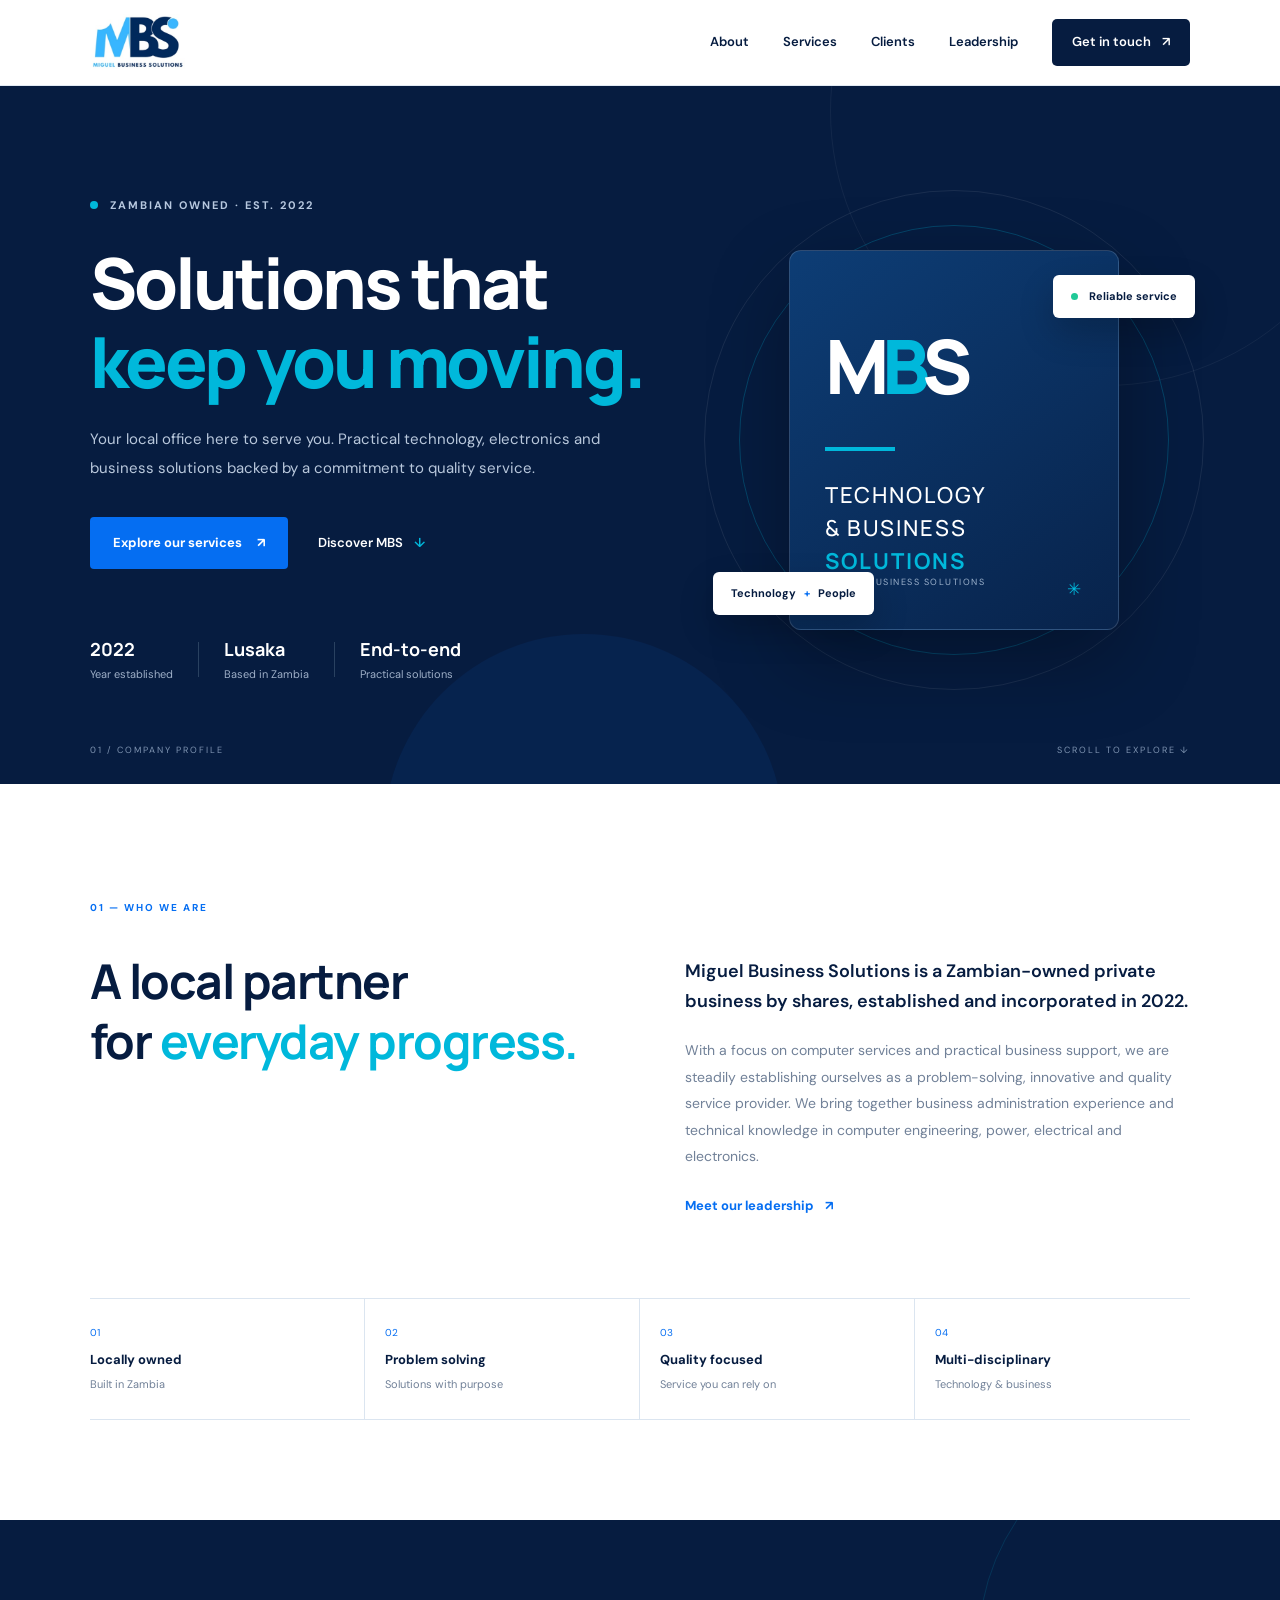
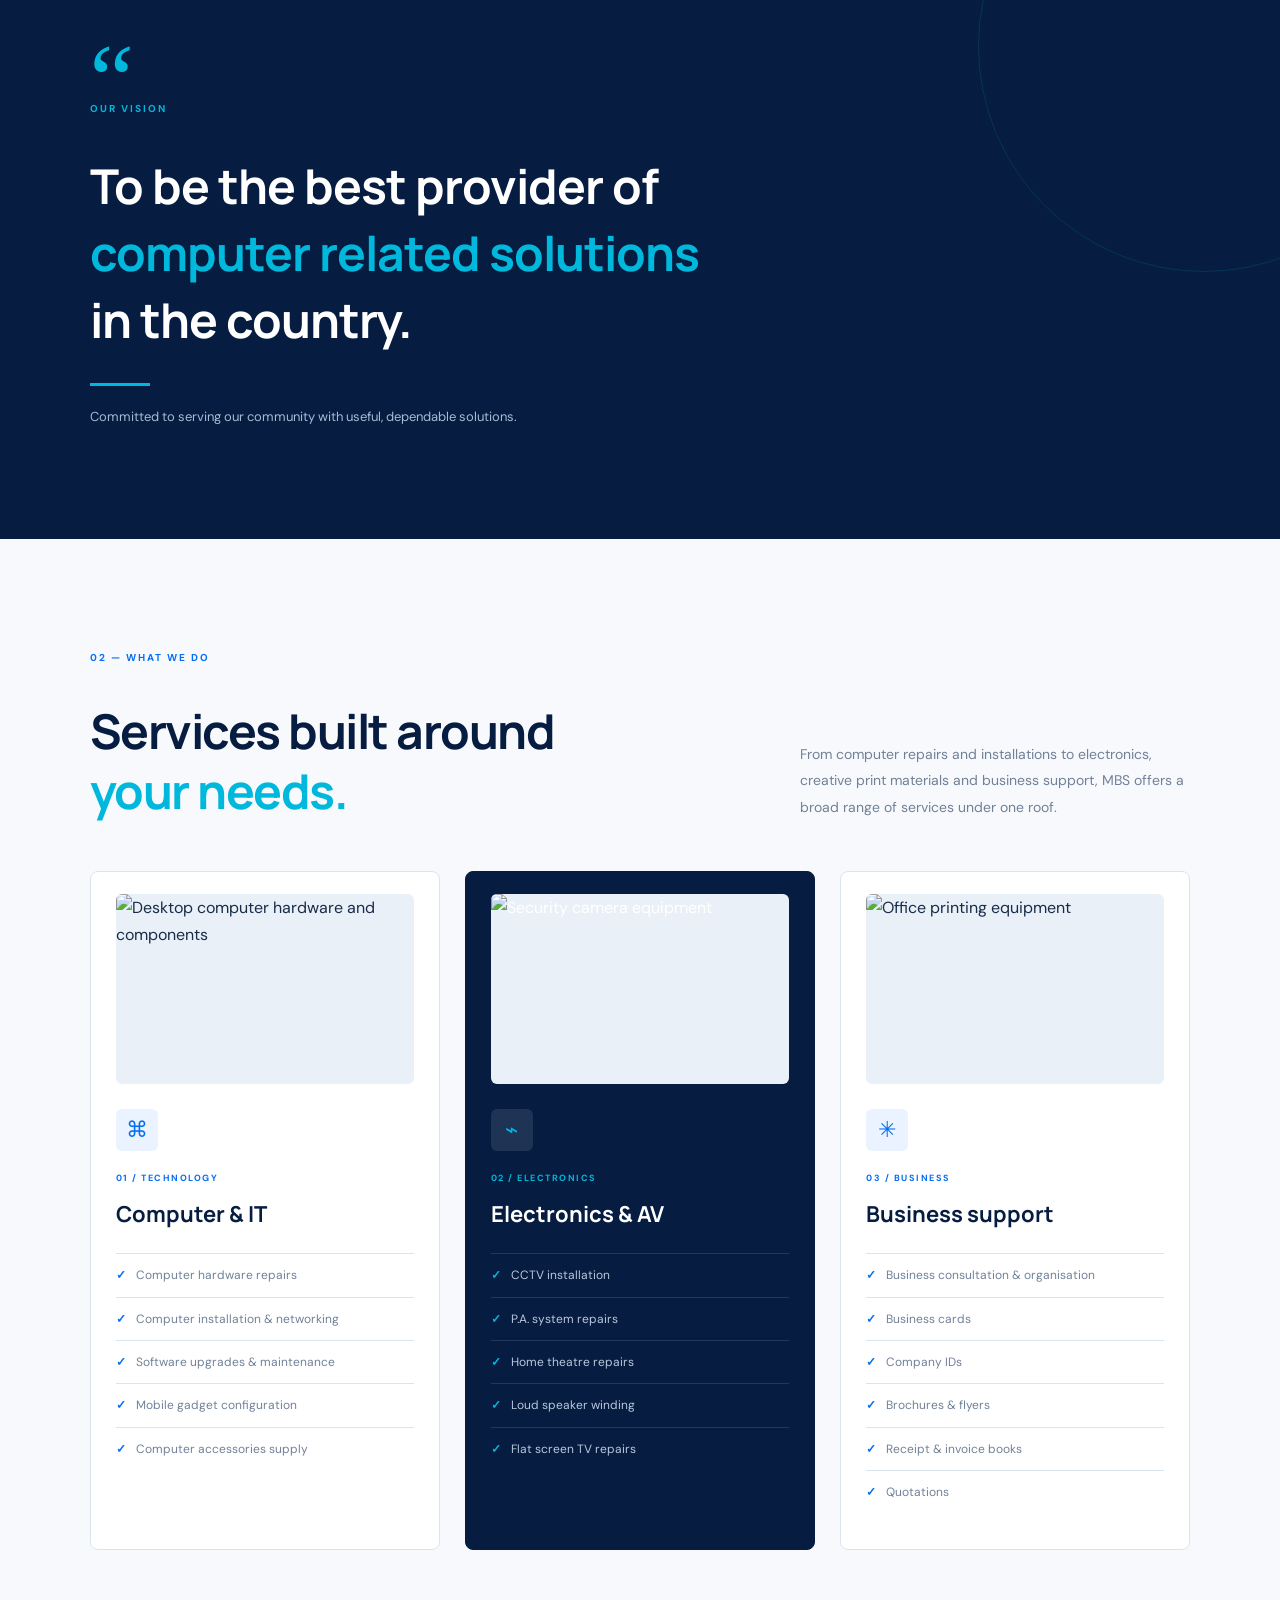
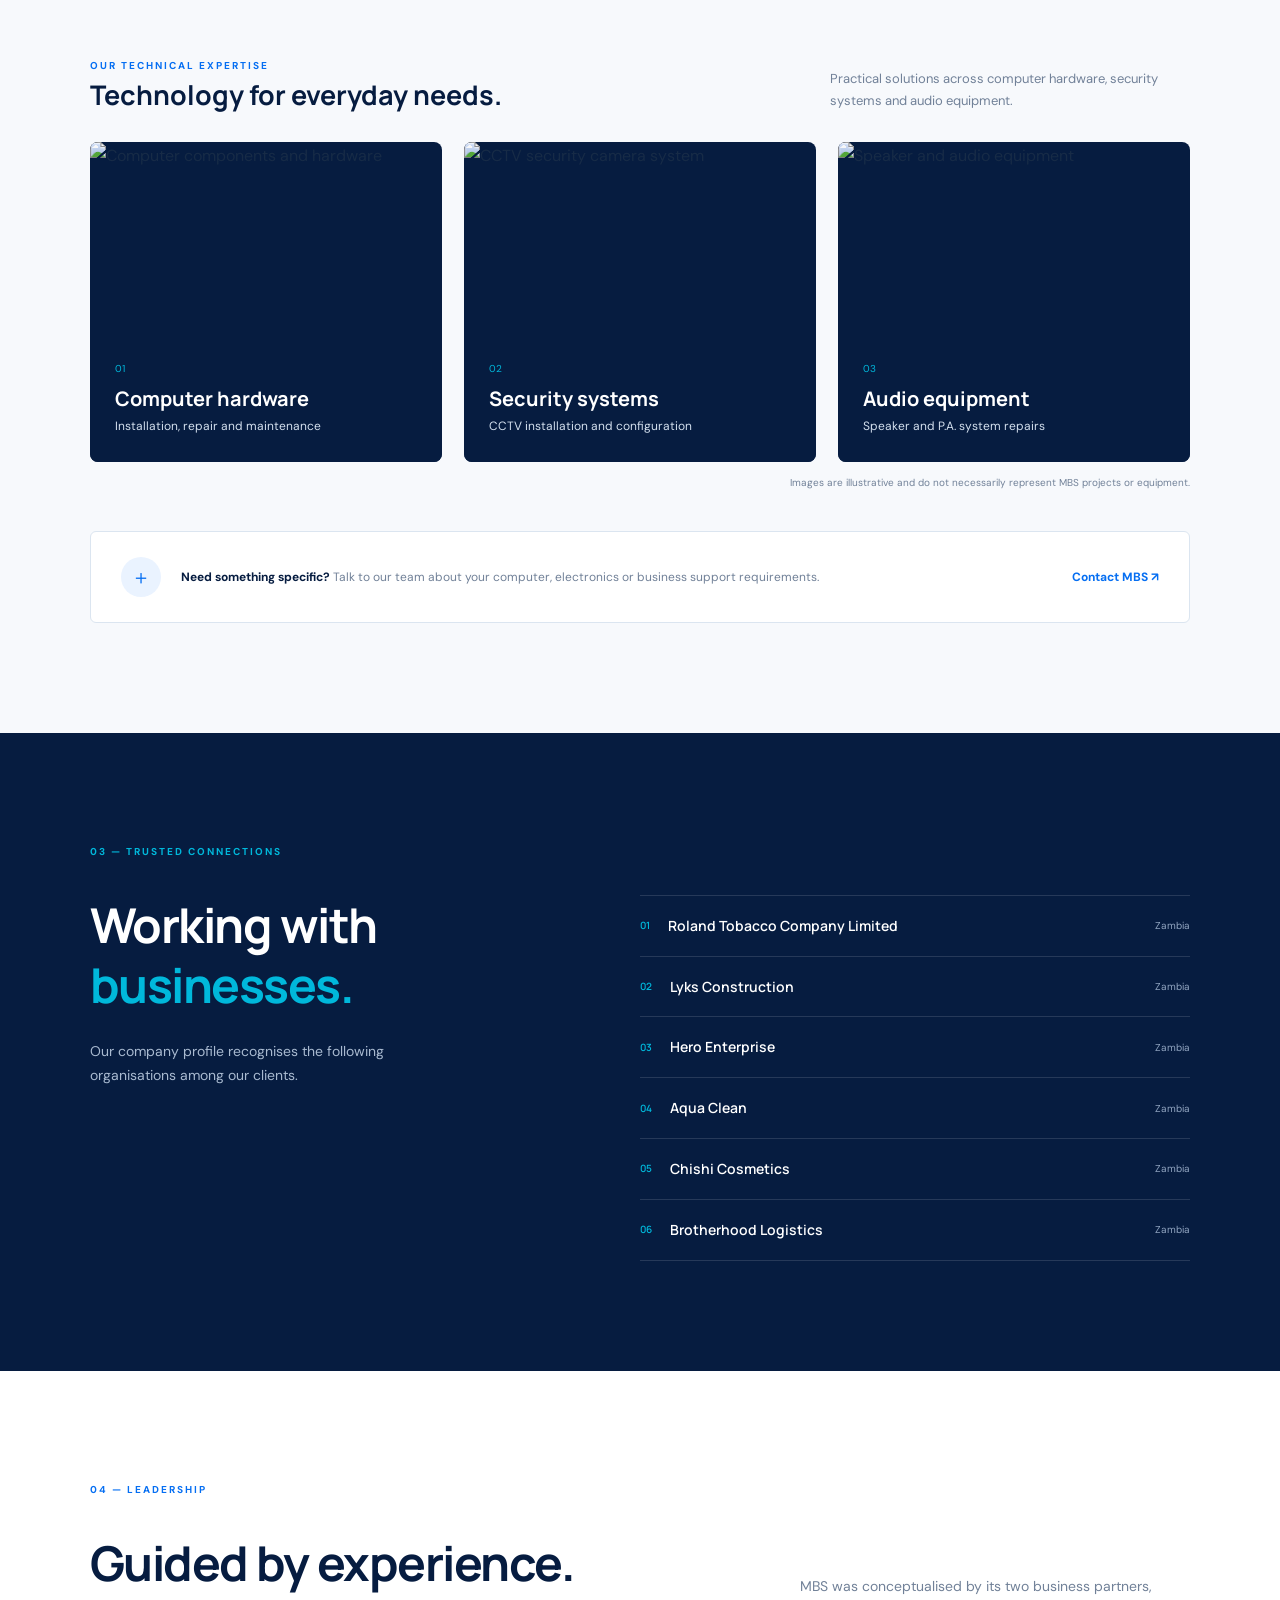
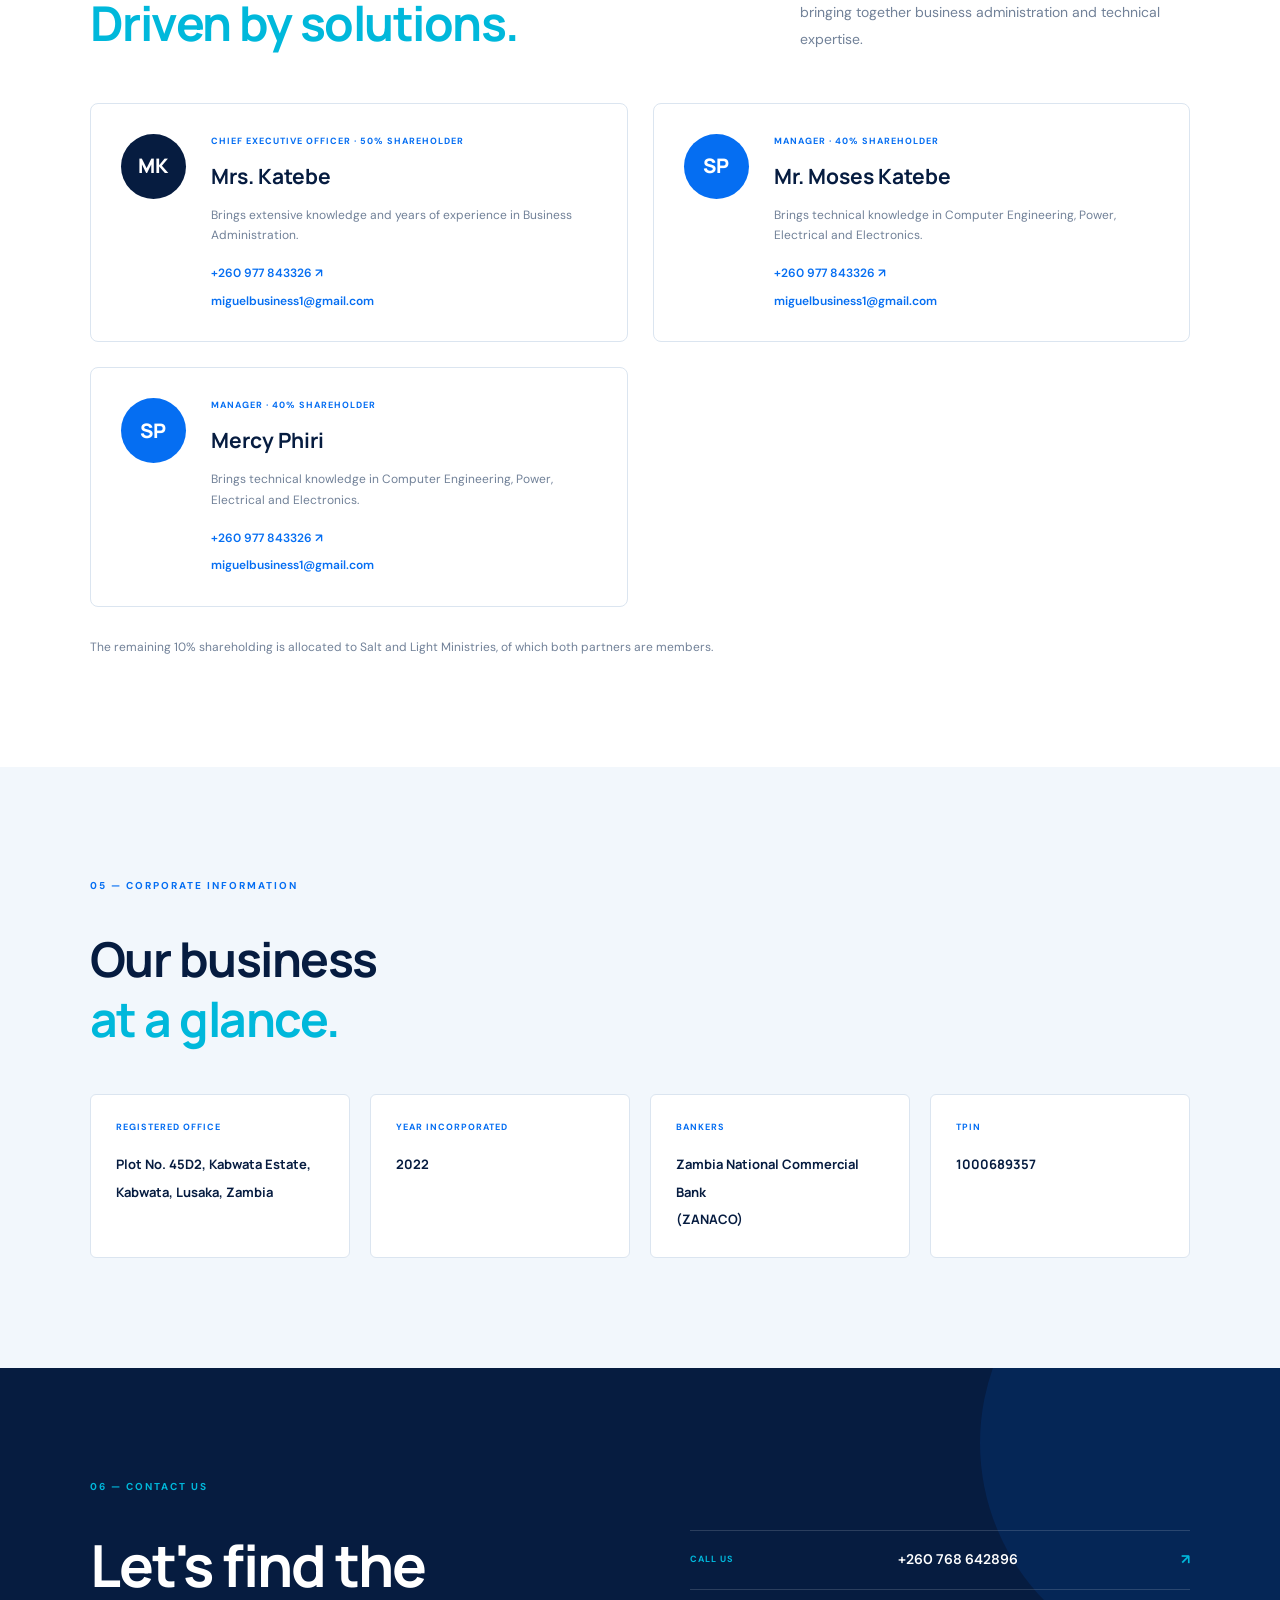
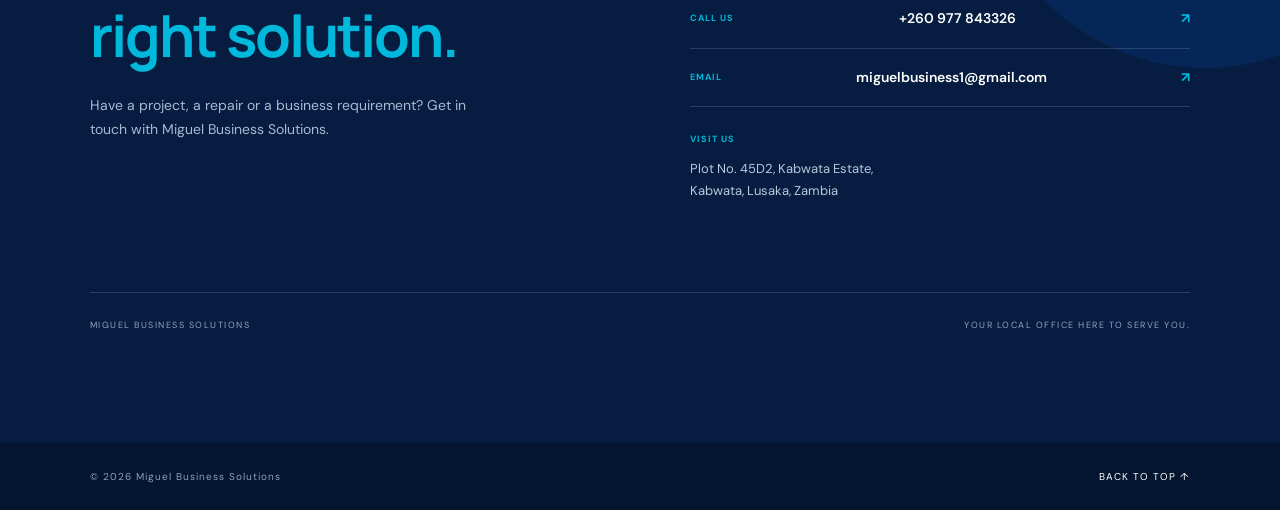
==== commit 3b87d19a: "html change" ====
--- a/mbs-company-profile/index.html
+++ b/mbs-company-profile/index.html
@@ -594,7 +594,7 @@
                         </p>
 
                         <a href="tel:+260768642896">
-                            +260 768 642896 ↗
+                            +260 977 843326 ↗
                         </a>
 
                         <a href="mailto:miguelbusiness1@gmail.com">
@@ -623,7 +623,7 @@
                         </p>
 
                         <a href="tel:+260768642896">
-                            +260 768 642896 ↗
+                            +260 977 843326 ↗
                         </a>
 
                         <a href="mailto:miguelbusiness1@gmail.com">
